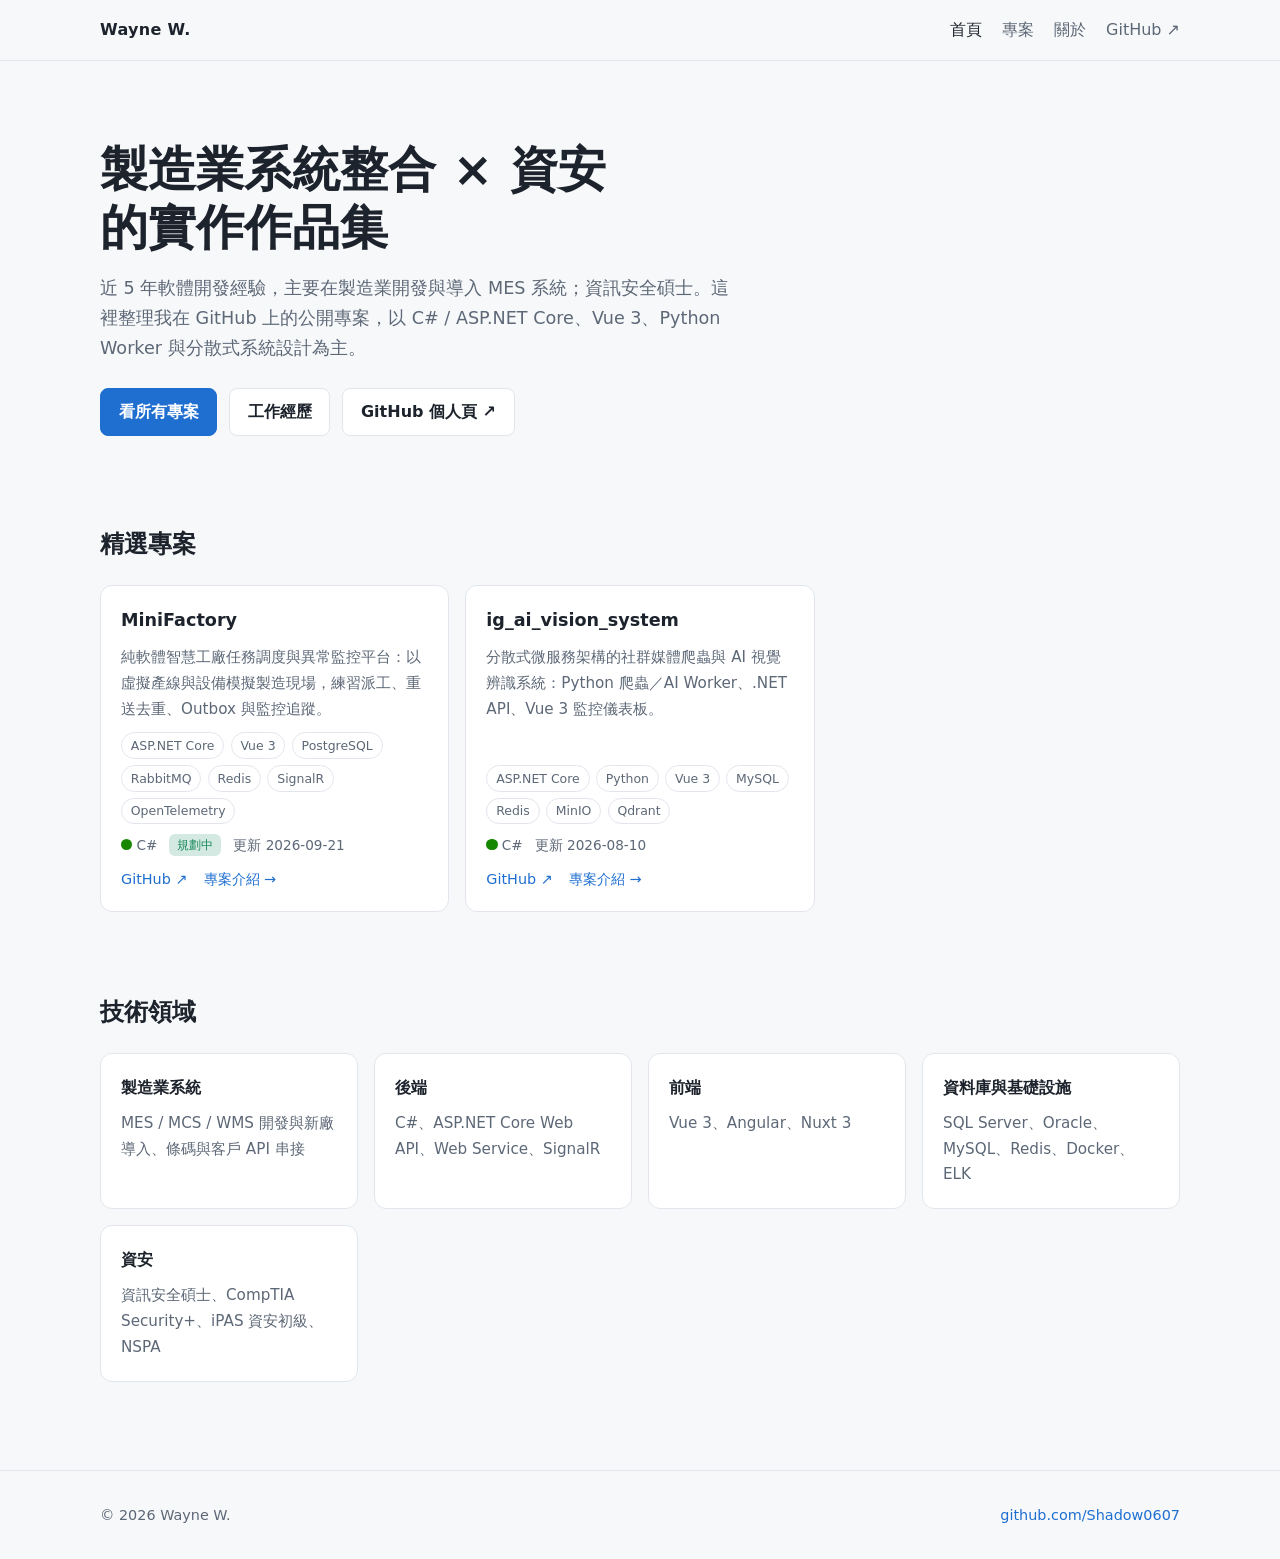
==== index.html @ d85b3f29 "Portfolio site Co-Authored-By: Claude Opus 5.5 <noreply@anthropic.com>" ====
<!DOCTYPE html>
<html lang="zh-Hant">
<head>
  <meta charset="UTF-8" />
  <meta name="viewport" content="width=device-width, initial-scale=1" />
  <title>Wayne W. · 作品集</title>
  <meta name="description" content="Wayne W. 的公開專案作品集：ASP.NET Core、Vue 3、Python 與資安相關專案。" />
  <link rel="stylesheet" href="assets/style.css" />
</head>
<body data-page="home">
  <header class="site-header" data-header></header>

  <main class="container">
    <section class="hero">
      <h1>製造業系統整合 × 資安<br />的實作作品集</h1>
      <p>近 5 年軟體開發經驗，主要在製造業開發與導入 MES 系統；資訊安全碩士。這裡整理我在 GitHub 上的公開專案，以 C# / ASP.NET Core、Vue 3、Python Worker 與分散式系統設計為主。</p>
      <div class="actions">
        <a class="btn primary" href="projects.html">看所有專案</a>
        <a class="btn" href="about.html">工作經歷</a>
        <a class="btn" href="https://github.com/Shadow0607" target="_blank" rel="noopener">GitHub 個人頁 ↗</a>
      </div>
    </section>

    <section>
      <h2>精選專案</h2>
      <div class="grid" id="featured"></div>
    </section>

    <section>
      <h2>技術領域</h2>
      <div class="skills">
        <div class="card"><h3>製造業系統</h3><p>MES / MCS / WMS 開發與新廠導入、條碼與客戶 API 串接</p></div>
        <div class="card"><h3>後端</h3><p>C#、ASP.NET Core Web API、Web Service、SignalR</p></div>
        <div class="card"><h3>前端</h3><p>Vue 3、Angular、Nuxt 3</p></div>
        <div class="card"><h3>資料庫與基礎設施</h3><p>SQL Server、Oracle、MySQL、Redis、Docker、ELK</p></div>
        <div class="card"><h3>資安</h3><p>資訊安全碩士、CompTIA Security+、iPAS 資安初級、NSPA</p></div>
      </div>
    </section>
  </main>

  <footer class="site-footer" data-footer></footer>

  <script src="assets/data.js"></script>
  <script src="assets/main.js"></script>
  <script>
    document.getElementById("featured").innerHTML =
      window.PROJECTS.filter((p) => p.featured).map(Site.card).join("");
  </script>
</body>
</html>
---- assets/style.css ----
:root {
  --bg: #0f1115;
  --bg-2: #161a21;
  --card: #1b2029;
  --line: #2a313d;
  --text: #e6e9ef;
  --muted: #9aa4b2;
  --accent: #5eb1ff;
  --accent-2: #7ee0b5;
  --radius: 12px;
  --max: 1080px;
  font-family: "Segoe UI", "Noto Sans TC", "Microsoft JhengHei", system-ui, sans-serif;
}

@media (prefers-color-scheme: light) {
  :root {
    --bg: #f7f8fa;
    --bg-2: #ffffff;
    --card: #ffffff;
    --line: #e2e6ec;
    --text: #1d232c;
    --muted: #5d6877;
    --accent: #1f6fd1;
    --accent-2: #15885a;
  }
}

* { box-sizing: border-box; }
html { scroll-behavior: smooth; }
body {
  margin: 0;
  background: var(--bg);
  color: var(--text);
  line-height: 1.7;
}
a { color: var(--accent); text-decoration: none; }
a:hover { text-decoration: underline; }
img { max-width: 100%; }

.container { width: min(var(--max), 100% - 2.5rem); margin-inline: auto; }

/* 導覽列 */
.site-header {
  position: sticky; top: 0; z-index: 10;
  background: color-mix(in srgb, var(--bg) 85%, transparent);
  backdrop-filter: blur(8px);
  border-bottom: 1px solid var(--line);
}
.site-header .container { display: flex; align-items: center; justify-content: space-between; height: 60px; }
.brand { font-weight: 700; color: var(--text); letter-spacing: .02em; }
.nav { display: flex; gap: 1.25rem; }
.nav a { color: var(--muted); }
.nav a.active, .nav a:hover { color: var(--text); text-decoration: none; }

/* Hero */
.hero { padding: 5rem 0 3rem; }
.hero h1 { font-size: clamp(2rem, 5vw, 3rem); line-height: 1.2; margin: 0 0 1rem; }
.hero p { color: var(--muted); font-size: 1.1rem; max-width: 640px; }
.hero .actions { display: flex; gap: .75rem; margin-top: 1.5rem; flex-wrap: wrap; }

.btn {
  display: inline-block; padding: .6rem 1.1rem; border-radius: 8px;
  border: 1px solid var(--line); color: var(--text); background: var(--card);
  font-weight: 600;
}
.btn:hover { text-decoration: none; border-color: var(--accent); }
.btn.primary { background: var(--accent); border-color: var(--accent); color: #fff; }

section { padding: 2.5rem 0; }
section h2 { font-size: 1.5rem; margin: 0 0 1.25rem; }
.lead { color: var(--muted); margin-top: -.5rem; }

/* 卡片 */
.grid { display: grid; gap: 1rem; grid-template-columns: repeat(auto-fill, minmax(300px, 1fr)); }
.card {
  background: var(--card); border: 1px solid var(--line); border-radius: var(--radius);
  padding: 1.25rem; display: flex; flex-direction: column; gap: .6rem;
  transition: border-color .15s, transform .15s;
}
.card:hover { border-color: var(--accent); transform: translateY(-2px); }
.card h3 { margin: 0; font-size: 1.1rem; word-break: break-all; }
.card p { margin: 0; color: var(--muted); font-size: .95rem; flex: 1; }
.card .meta { display: flex; gap: .75rem; font-size: .85rem; color: var(--muted); align-items: center; flex-wrap: wrap; }
.card .links { display: flex; gap: 1rem; font-size: .9rem; }

.tags { display: flex; flex-wrap: wrap; gap: .4rem; }
.tag {
  font-size: .78rem; padding: .1rem .55rem; border-radius: 999px;
  background: var(--bg-2); border: 1px solid var(--line); color: var(--muted);
}
.badge {
  font-size: .75rem; padding: .05rem .5rem; border-radius: 6px;
  background: color-mix(in srgb, var(--accent-2) 18%, transparent); color: var(--accent-2);
}
.dot { width: .7rem; height: .7rem; border-radius: 50%; display: inline-block; background: var(--muted); }

/* 篩選列 */
.toolbar { display: flex; gap: .5rem; flex-wrap: wrap; align-items: center; margin-bottom: 1.25rem; }
.toolbar button {
  font: inherit; font-size: .9rem; cursor: pointer;
  padding: .35rem .85rem; border-radius: 999px;
  border: 1px solid var(--line); background: var(--card); color: var(--muted);
}
.toolbar button.active { background: var(--accent); border-color: var(--accent); color: #fff; }
.toolbar label { margin-left: auto; color: var(--muted); font-size: .9rem; display: flex; gap: .4rem; align-items: center; }
.source-note { color: var(--muted); font-size: .85rem; }

/* 技能 */
.skills { display: grid; gap: 1rem; grid-template-columns: repeat(auto-fill, minmax(220px, 1fr)); }
.skills .card h3 { font-size: 1rem; }

/* 專案介紹頁 */
.article { max-width: 820px; }
.article h1 { font-size: 2rem; margin-bottom: .25rem; }
.article h2 { margin-top: 2.25rem; padding-bottom: .4rem; border-bottom: 1px solid var(--line); }
.article table { width: 100%; border-collapse: collapse; margin: 1rem 0; font-size: .95rem; }
.article th, .article td { border: 1px solid var(--line); padding: .5rem .75rem; text-align: left; vertical-align: top; }
.article th { background: var(--bg-2); }
.article code { background: var(--bg-2); padding: .1rem .35rem; border-radius: 4px; font-size: .9em; }
.callout {
  border-left: 4px solid var(--accent); background: var(--bg-2);
  padding: .75rem 1rem; border-radius: 0 8px 8px 0; color: var(--muted);
}
.flow { display: flex; flex-wrap: wrap; gap: .5rem; align-items: center; margin: 1rem 0; }
.flow span { background: var(--card); border: 1px solid var(--line); padding: .35rem .75rem; border-radius: 8px; font-size: .9rem; }
.flow i { color: var(--muted); font-style: normal; }

.site-footer { border-top: 1px solid var(--line); padding: 2rem 0; color: var(--muted); font-size: .9rem; margin-top: 3rem; }
.site-footer .container { display: flex; justify-content: space-between; flex-wrap: wrap; gap: 1rem; }

@media (max-width: 600px) {
  .nav { gap: .9rem; font-size: .95rem; }
  .toolbar label { margin-left: 0; }
}
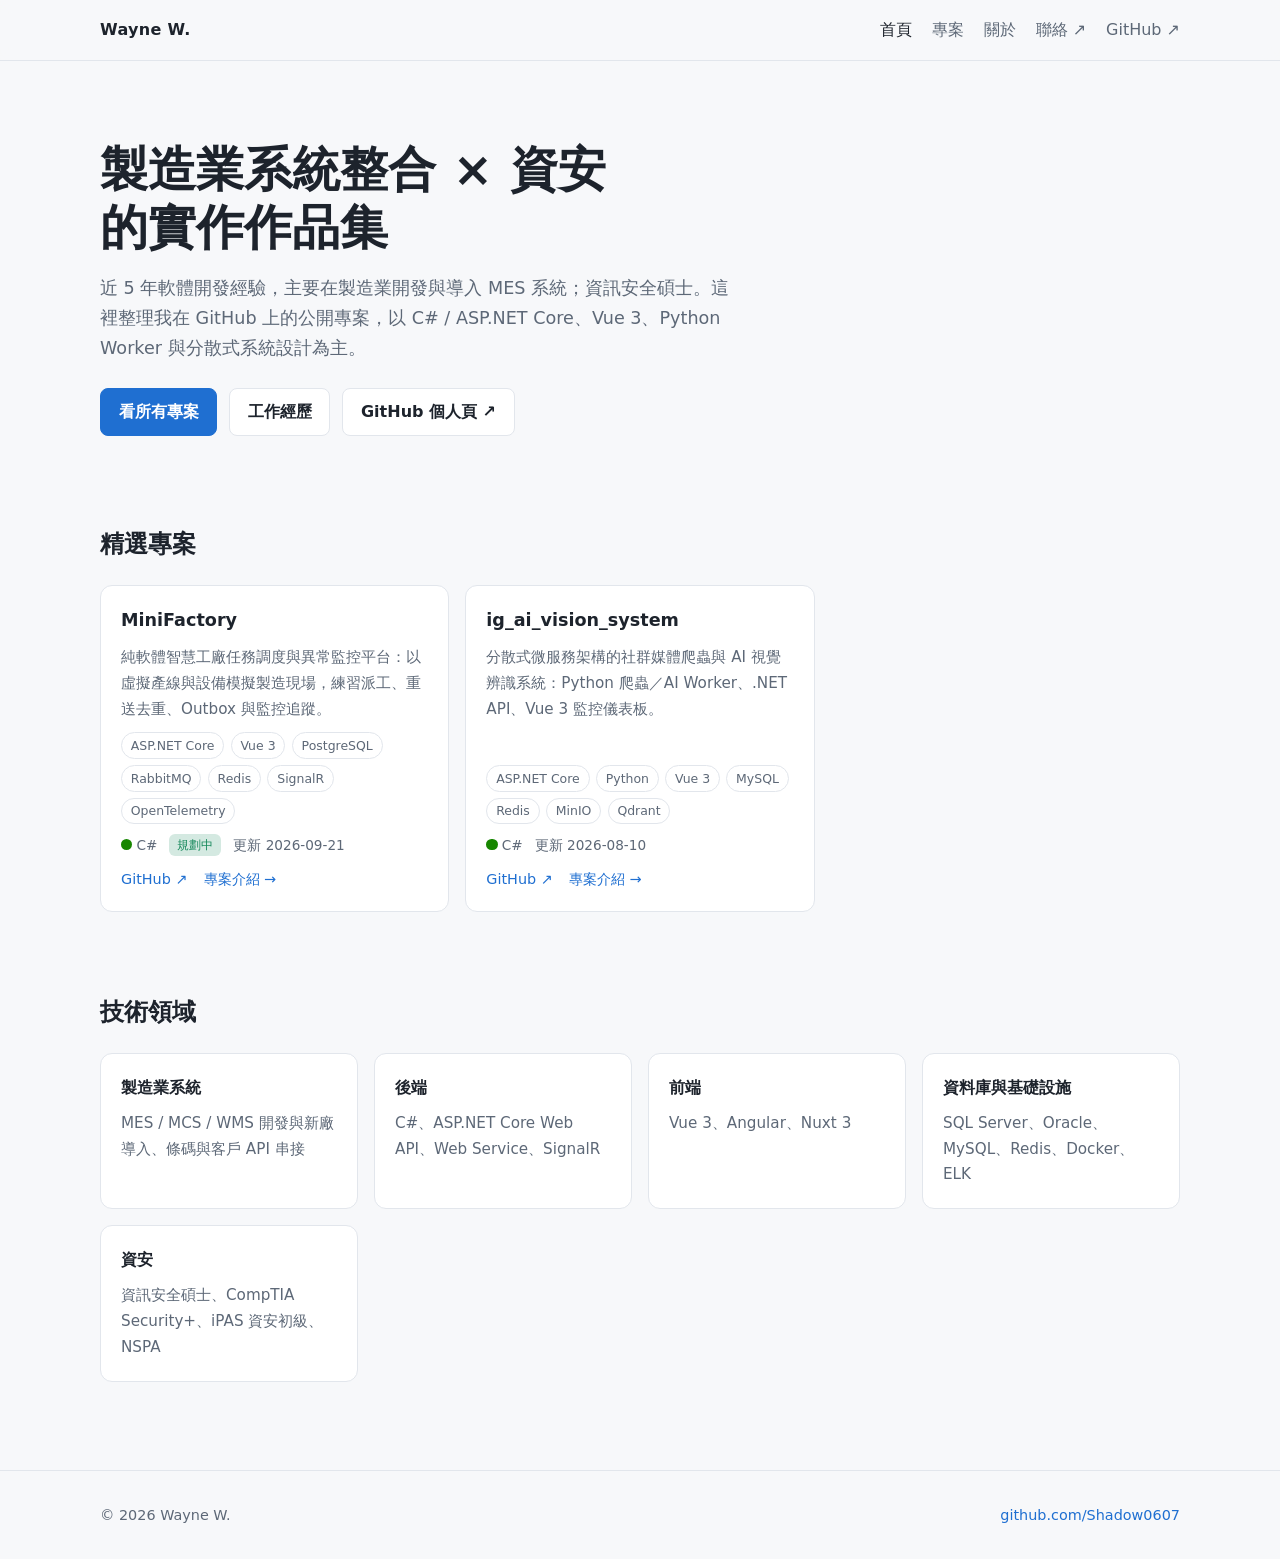
==== commit 20089273: "Add version query to asset links to avoid stale cache Co-Authored-By: Claude Opus 5.5 <noreply@anthr" ====
--- a/index.html
+++ b/index.html
@@ -5,7 +5,7 @@
   <meta name="viewport" content="width=device-width, initial-scale=1" />
   <title>Wayne W. · 作品集</title>
   <meta name="description" content="Wayne W. 的公開專案作品集：ASP.NET Core、Vue 3、Python 與資安相關專案。" />
-  <link rel="stylesheet" href="assets/style.css" />
+  <link rel="stylesheet" href="assets/style.css?v=20261110" />
 </head>
 <body data-page="home">
   <header class="site-header" data-header></header>
@@ -40,8 +40,8 @@
 
   <footer class="site-footer" data-footer></footer>
 
-  <script src="assets/data.js"></script>
-  <script src="assets/main.js"></script>
+  <script src="assets/data.js?v=20261110"></script>
+  <script src="assets/main.js?v=20261110"></script>
   <script>
     document.getElementById("featured").innerHTML =
       window.PROJECTS.filter((p) => p.featured).map(Site.card).join("");
